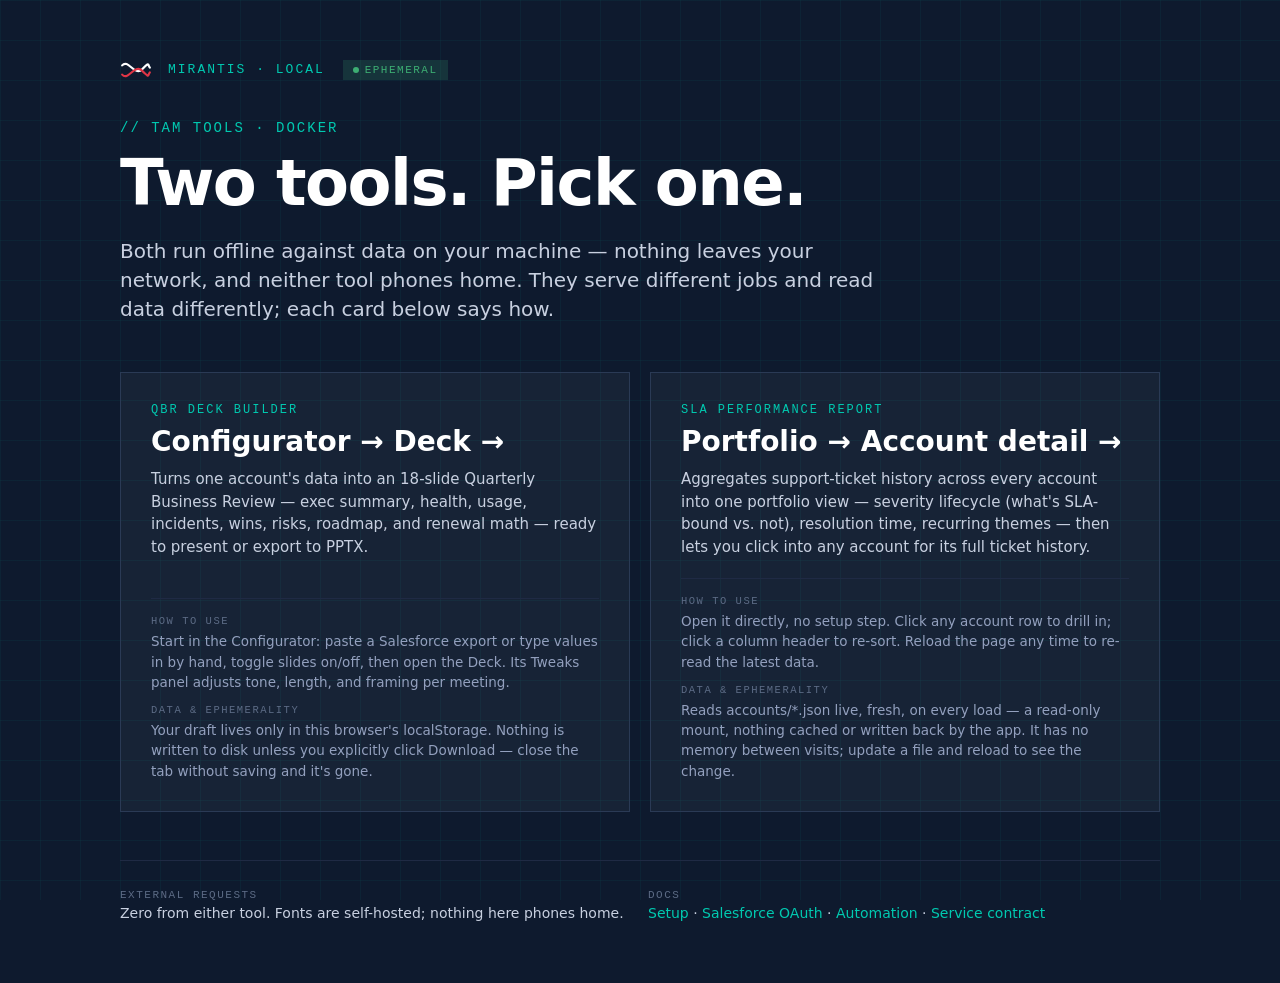
==== index.html @ 723ea347 "Rename SLA report to a clean URL and add a two-tool landing page. "SLA Performance Report.html" → pe" ====
<!doctype html>
<html lang="en">
<head>
  <meta charset="utf-8"/>
  <meta name="viewport" content="width=device-width, initial-scale=1"/>
  <title>Mirantis QBR Tools</title>
  <link rel="stylesheet" href="./assets/fonts.css">
  <style>
    * { box-sizing: border-box; }
    body {
      margin: 0;
      min-height: 100vh;
      font-family: 'Lato', -apple-system, system-ui, sans-serif;
      background: #0E1A2E;
      color: white;
      display: grid;
      place-items: center;
      padding: 60px 20px;
    }
    .frame {
      width: 100%;
      max-width: 1040px;
    }
    .grid {
      position: absolute;
      inset: 0;
      background-image:
        linear-gradient(rgba(0,201,176,0.05) 1px, transparent 1px),
        linear-gradient(90deg, rgba(0,201,176,0.05) 1px, transparent 1px);
      background-size: 40px 40px;
      pointer-events: none;
      z-index: 0;
    }
    .content { position: relative; z-index: 1; }
    .top {
      display: flex;
      align-items: center;
      gap: 16px;
      margin-bottom: 40px;
      font-family: 'JetBrains Mono', ui-monospace, monospace;
      font-size: 13px;
      color: #00C9B0;
      letter-spacing: 2px;
    }
    .top svg { flex-shrink: 0; }
    h1 {
      font-family: 'Overpass', system-ui, sans-serif;
      font-weight: 800;
      font-size: 64px;
      line-height: 1.05;
      letter-spacing: -1.5px;
      margin: 0 0 20px;
    }
    .tag {
      font-family: 'JetBrains Mono', ui-monospace, monospace;
      font-size: 14px;
      color: #00C9B0;
      letter-spacing: 2px;
      margin-bottom: 14px;
    }
    .lede {
      font-size: 20px;
      line-height: 1.45;
      color: #C8D0E0;
      max-width: 760px;
      margin-bottom: 48px;
    }
    .cards {
      display: grid;
      grid-template-columns: 1fr 1fr;
      gap: 20px;
      margin-bottom: 48px;
      align-items: stretch;
    }
    @media (max-width: 760px) { .cards { grid-template-columns: 1fr; } }
    .card {
      display: flex;
      flex-direction: column;
      background: rgba(255,255,255,0.04);
      border: 1px solid #2A3A55;
      padding: 30px;
      text-decoration: none;
      color: white;
      transition: background 0.15s, border-color 0.15s;
    }
    .card:hover {
      background: rgba(0,201,176,0.08);
      border-color: #00C9B0;
    }
    .card .step {
      font-family: 'JetBrains Mono', ui-monospace, monospace;
      font-size: 12px;
      color: #00C9B0;
      letter-spacing: 2px;
      margin-bottom: 8px;
    }
    .card .name {
      font-family: 'Overpass', system-ui, sans-serif;
      font-weight: 700;
      font-size: 28px;
      margin-bottom: 10px;
    }
    .card .desc {
      font-size: 15px;
      color: #C8D0E0;
      line-height: 1.5;
      margin-bottom: 20px;
    }
    .card .sub {
      margin-top: auto;
      padding-top: 16px;
      border-top: 1px solid #1F2A44;
    }
    .card .sub + .sub { margin-top: 0; padding-top: 12px; border-top: none; }
    .card .sub-label {
      font-family: 'JetBrains Mono', ui-monospace, monospace;
      font-size: 10.5px;
      color: #5C6B85;
      letter-spacing: 1.5px;
      margin-bottom: 4px;
    }
    .card .sub-value {
      font-size: 13.5px;
      color: #93A0BE;
      line-height: 1.5;
    }
    .meta {
      display: grid;
      grid-template-columns: 1fr 1fr;
      gap: 16px;
      padding-top: 28px;
      border-top: 1px solid #1F2A44;
    }
    .meta-item .label {
      font-family: 'JetBrains Mono', ui-monospace, monospace;
      font-size: 11px;
      color: #5C6B85;
      letter-spacing: 1.5px;
      margin-bottom: 4px;
    }
    .meta-item .value {
      font-size: 14px;
      color: #C8D0E0;
    }
    .meta-item a {
      color: #00C9B0;
      text-decoration: none;
    }
    .meta-item a:hover { text-decoration: underline; }
    .badge {
      display: inline-flex;
      align-items: center;
      gap: 6px;
      padding: 4px 10px;
      background: rgba(61,174,115,0.18);
      color: #3DAE73;
      font-family: 'JetBrains Mono', ui-monospace, monospace;
      font-size: 11px;
      letter-spacing: 1.5px;
      margin-left: 8px;
    }
    .badge::before {
      content: '';
      width: 6px;
      height: 6px;
      border-radius: 50%;
      background: #3DAE73;
    }
  </style>
</head>
<body>
  <div class="grid"></div>
  <div class="frame content">
    <div class="top">
      <svg width="32" height="20" viewBox="0 0 200 130" fill="none">
        <path d="M10 35 C 50 -10, 90 110, 140 60 S 175 30, 190 50" stroke="white" stroke-width="14" stroke-linecap="round" fill="none"/>
        <path d="M10 95 C 50 140, 90 20, 140 70 S 175 100, 190 80" stroke="#E03546" stroke-width="14" stroke-linecap="round" fill="none"/>
      </svg>
      <div>MIRANTIS · LOCAL <span class="badge">EPHEMERAL</span></div>
    </div>

    <div class="tag">// TAM TOOLS · DOCKER</div>
    <h1>Two tools. Pick one.</h1>
    <p class="lede">Both run offline against data on your machine — nothing leaves your network, and neither tool phones home. They serve different jobs and read data differently; each card below says how.</p>

    <div class="cards">
      <a class="card" href="./QBR%20Configurator.dc.html">
        <div class="step">QBR DECK BUILDER</div>
        <div class="name">Configurator → Deck →</div>
        <div class="desc">Turns one account's data into an 18-slide Quarterly Business Review — exec summary, health, usage, incidents, wins, risks, roadmap, and renewal math — ready to present or export to PPTX.</div>
        <div class="sub">
          <div class="sub-label">HOW TO USE</div>
          <div class="sub-value">Start in the Configurator: paste a Salesforce export or type values in by hand, toggle slides on/off, then open the Deck. Its Tweaks panel adjusts tone, length, and framing per meeting.</div>
        </div>
        <div class="sub">
          <div class="sub-label">DATA &amp; EPHEMERALITY</div>
          <div class="sub-value">Your draft lives only in this browser's localStorage. Nothing is written to disk unless you explicitly click Download — close the tab without saving and it's gone.</div>
        </div>
      </a>
      <a class="card" href="./perf-report.html">
        <div class="step">SLA PERFORMANCE REPORT</div>
        <div class="name">Portfolio → Account detail →</div>
        <div class="desc">Aggregates support-ticket history across every account into one portfolio view — severity lifecycle (what's SLA-bound vs. not), resolution time, recurring themes — then lets you click into any account for its full ticket history.</div>
        <div class="sub">
          <div class="sub-label">HOW TO USE</div>
          <div class="sub-value">Open it directly, no setup step. Click any account row to drill in; click a column header to re-sort. Reload the page any time to re-read the latest data.</div>
        </div>
        <div class="sub">
          <div class="sub-label">DATA &amp; EPHEMERALITY</div>
          <div class="sub-value">Reads accounts/*.json live, fresh, on every load — a read-only mount, nothing cached or written back by the app. It has no memory between visits; update a file and reload to see the change.</div>
        </div>
      </a>
    </div>

    <div class="meta">
      <div class="meta-item">
        <div class="label">EXTERNAL REQUESTS</div>
        <div class="value">Zero from either tool. Fonts are self-hosted; nothing here phones home.</div>
      </div>
      <div class="meta-item">
        <div class="label">DOCS</div>
        <div class="value">
          <a href="docs.html?doc=LOCAL-SETUP">Setup</a> ·
          <a href="docs.html?doc=SALESFORCE-OAUTH-SETUP">Salesforce OAuth</a> ·
          <a href="docs.html?doc=AUTOMATION">Automation</a> ·
          <a href="docs.html?doc=SERVICE-CONTRACT">Service contract</a>
        </div>
      </div>
    </div>
  </div>
</body>
</html>
---- assets/fonts.css ----
/* Mirantis QBR Template — local font definitions
 * --------------------------------------------------------
 * Self-hosted Overpass, Lato, and JetBrains Mono. The HTML
 * declares these as the first family in each font stack; if
 * the woff2 files are not present (e.g. running outside the
 * Docker container), the browser silently falls back to the
 * system font in the same stack. Either way, zero external
 * network requests.
 *
 * To populate the woff2 files locally, run:
 *   bash scripts/fetch-fonts.sh
 * (the Dockerfile runs this automatically during build.)
 */

/* ---- Overpass — headings, KPI numbers ---- */
@font-face {
  font-family: 'Overpass';
  font-style: normal;
  font-weight: 300;
  font-display: swap;
  src: url('./fonts/overpass-300.woff2') format('woff2');
}
@font-face {
  font-family: 'Overpass';
  font-style: normal;
  font-weight: 400;
  font-display: swap;
  src: url('./fonts/overpass-400.woff2') format('woff2');
}
@font-face {
  font-family: 'Overpass';
  font-style: normal;
  font-weight: 600;
  font-display: swap;
  src: url('./fonts/overpass-600.woff2') format('woff2');
}
@font-face {
  font-family: 'Overpass';
  font-style: normal;
  font-weight: 700;
  font-display: swap;
  src: url('./fonts/overpass-700.woff2') format('woff2');
}
@font-face {
  font-family: 'Overpass';
  font-style: normal;
  font-weight: 800;
  font-display: swap;
  src: url('./fonts/overpass-800.woff2') format('woff2');
}
@font-face {
  font-family: 'Overpass';
  font-style: normal;
  font-weight: 900;
  font-display: swap;
  src: url('./fonts/overpass-900.woff2') format('woff2');
}

/* ---- Lato — body copy ---- */
@font-face {
  font-family: 'Lato';
  font-style: normal;
  font-weight: 300;
  font-display: swap;
  src: url('./fonts/lato-300.woff2') format('woff2');
}
@font-face {
  font-family: 'Lato';
  font-style: normal;
  font-weight: 400;
  font-display: swap;
  src: url('./fonts/lato-400.woff2') format('woff2');
}
@font-face {
  font-family: 'Lato';
  font-style: normal;
  font-weight: 700;
  font-display: swap;
  src: url('./fonts/lato-700.woff2') format('woff2');
}
@font-face {
  font-family: 'Lato';
  font-style: normal;
  font-weight: 900;
  font-display: swap;
  src: url('./fonts/lato-900.woff2') format('woff2');
}

/* ---- JetBrains Mono — code, KPI footers, monospace UI ---- */
@font-face {
  font-family: 'JetBrains Mono';
  font-style: normal;
  font-weight: 400;
  font-display: swap;
  src: url('./fonts/jetbrains-mono-400.woff2') format('woff2');
}
@font-face {
  font-family: 'JetBrains Mono';
  font-style: normal;
  font-weight: 500;
  font-display: swap;
  src: url('./fonts/jetbrains-mono-500.woff2') format('woff2');
}
@font-face {
  font-family: 'JetBrains Mono';
  font-style: normal;
  font-weight: 700;
  font-display: swap;
  src: url('./fonts/jetbrains-mono-700.woff2') format('woff2');
}
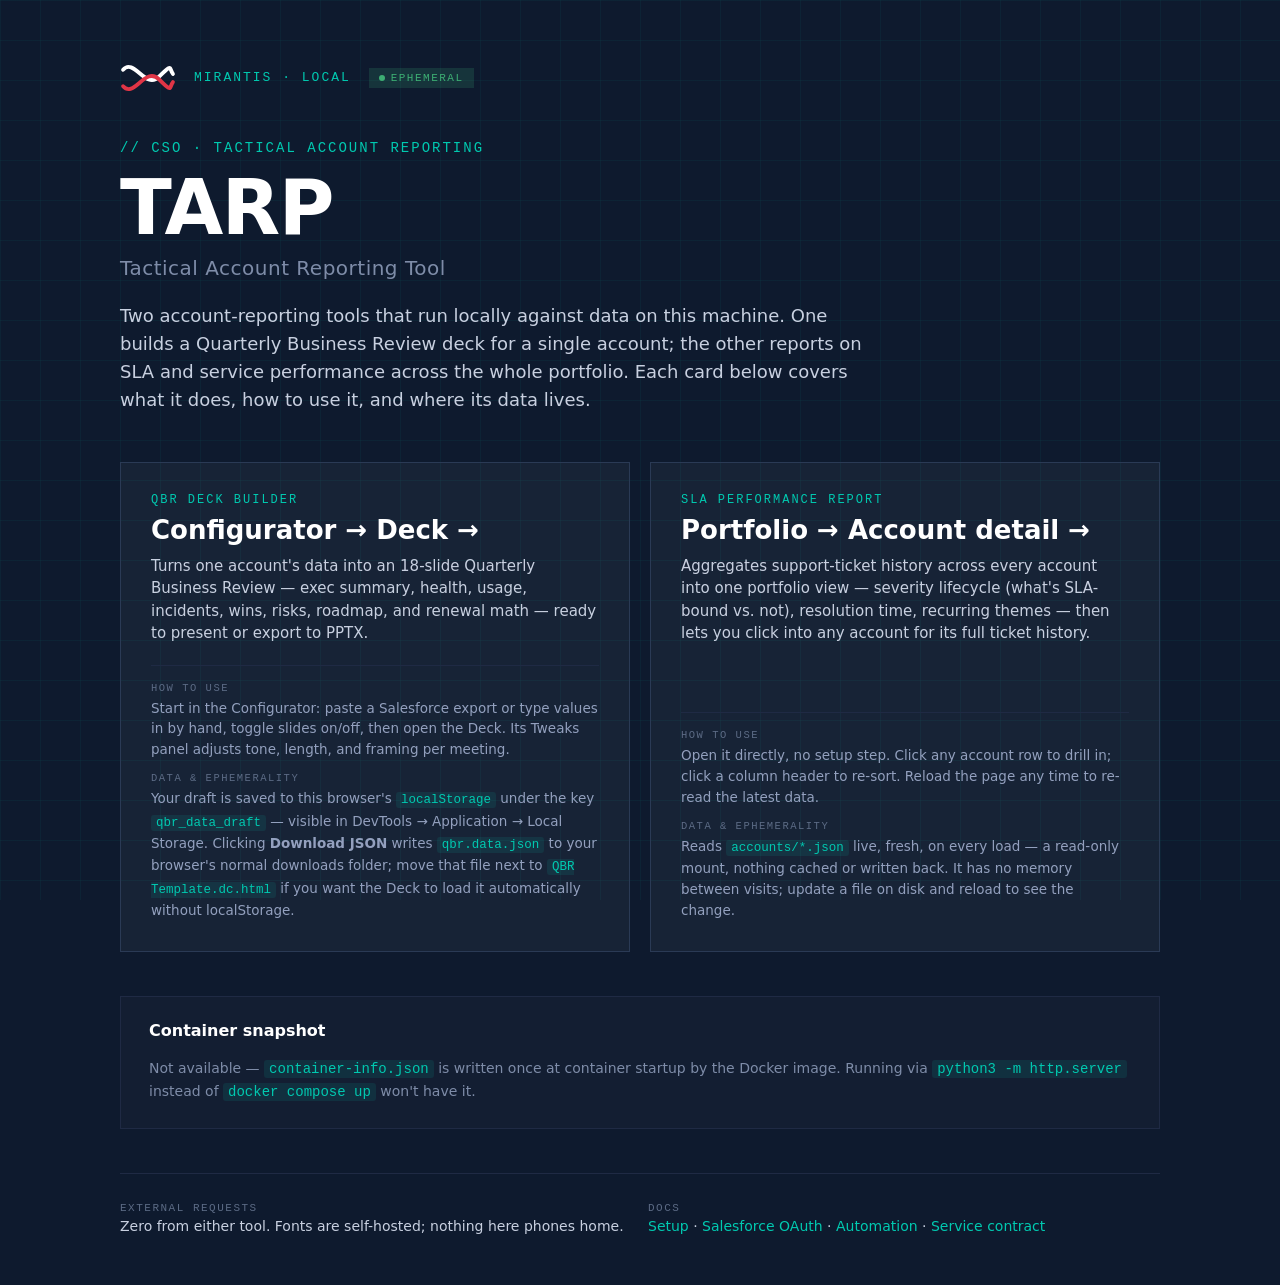
==== commit 243938fd: "Rebrand landing page as TARP, add a real container resource snapshot. Landing page: - Renamed from g" ====
--- a/index.html
+++ b/index.html
@@ -3,7 +3,7 @@
 <head>
   <meta charset="utf-8"/>
   <meta name="viewport" content="width=device-width, initial-scale=1"/>
-  <title>Mirantis QBR Tools</title>
+  <title>TARP — Tactical Account Reporting</title>
   <link rel="stylesheet" href="./assets/fonts.css">
   <style>
     * { box-sizing: border-box; }
@@ -35,8 +35,8 @@
     .top {
       display: flex;
       align-items: center;
-      gap: 16px;
-      margin-bottom: 40px;
+      gap: 18px;
+      margin-bottom: 44px;
       font-family: 'JetBrains Mono', ui-monospace, monospace;
       font-size: 13px;
       color: #00C9B0;
@@ -46,10 +46,18 @@
     h1 {
       font-family: 'Overpass', system-ui, sans-serif;
       font-weight: 800;
-      font-size: 64px;
-      line-height: 1.05;
+      font-size: 76px;
+      line-height: 1;
       letter-spacing: -1.5px;
-      margin: 0 0 20px;
+      margin: 0;
+    }
+    .subtitle {
+      font-family: 'Overpass', system-ui, sans-serif;
+      font-weight: 500;
+      font-size: 20px;
+      color: #7E8CA8;
+      letter-spacing: 0.5px;
+      margin: 10px 0 22px;
     }
     .tag {
       font-family: 'JetBrains Mono', ui-monospace, monospace;
@@ -59,17 +67,24 @@
       margin-bottom: 14px;
     }
     .lede {
-      font-size: 20px;
-      line-height: 1.45;
+      font-size: 18px;
+      line-height: 1.55;
       color: #C8D0E0;
       max-width: 760px;
       margin-bottom: 48px;
+    }
+    .section-label {
+      font-family: 'JetBrains Mono', ui-monospace, monospace;
+      font-size: 12px;
+      letter-spacing: 2px;
+      color: #5C6B85;
+      margin-bottom: 14px;
     }
     .cards {
       display: grid;
       grid-template-columns: 1fr 1fr;
       gap: 20px;
-      margin-bottom: 48px;
+      margin-bottom: 44px;
       align-items: stretch;
     }
     @media (max-width: 760px) { .cards { grid-template-columns: 1fr; } }
@@ -97,7 +112,7 @@
     .card .name {
       font-family: 'Overpass', system-ui, sans-serif;
       font-weight: 700;
-      font-size: 28px;
+      font-size: 26px;
       margin-bottom: 10px;
     }
     .card .desc {
@@ -122,8 +137,57 @@
     .card .sub-value {
       font-size: 13.5px;
       color: #93A0BE;
-      line-height: 1.5;
-    }
+      line-height: 1.55;
+    }
+    .card .sub-value code {
+      font-family: 'JetBrains Mono', ui-monospace, monospace;
+      font-size: 12.5px;
+      background: rgba(0,201,176,0.1);
+      color: #00C9B0;
+      padding: 1px 5px;
+      border-radius: 3px;
+    }
+
+    .snapshot {
+      border: 1px solid #1F2A44;
+      background: rgba(255,255,255,0.02);
+      padding: 24px 28px;
+      margin-bottom: 44px;
+    }
+    .snapshot-head {
+      display: flex; justify-content: space-between; align-items: baseline;
+      margin-bottom: 18px; flex-wrap: wrap; gap: 8px;
+    }
+    .snapshot-title {
+      font-family: 'Overpass', system-ui, sans-serif;
+      font-weight: 700; font-size: 16px; color: white;
+    }
+    .snapshot-note {
+      font-size: 12.5px; color: #5C6B85; font-family: 'JetBrains Mono', ui-monospace, monospace;
+    }
+    .snapshot-grid {
+      display: grid;
+      grid-template-columns: repeat(auto-fit, minmax(130px, 1fr));
+      gap: 20px;
+    }
+    .snapshot-item .label {
+      font-family: 'JetBrains Mono', ui-monospace, monospace;
+      font-size: 10.5px; color: #5C6B85; letter-spacing: 1.5px; margin-bottom: 4px;
+    }
+    .snapshot-item .value {
+      font-family: 'Overpass', system-ui, sans-serif;
+      font-weight: 700; font-size: 20px; color: white;
+      font-variant-numeric: tabular-nums;
+    }
+    .snapshot-item .value.small { font-size: 14px; font-weight: 500; color: #C8D0E0; }
+    .snapshot-empty {
+      font-size: 14px; color: #7E8CA8; line-height: 1.55;
+    }
+    .snapshot-empty code {
+      font-family: 'JetBrains Mono', ui-monospace, monospace;
+      background: rgba(0,201,176,0.1); color: #00C9B0; padding: 1px 5px; border-radius: 3px;
+    }
+
     .meta {
       display: grid;
       grid-template-columns: 1fr 1fr;
@@ -172,16 +236,17 @@
   <div class="grid"></div>
   <div class="frame content">
     <div class="top">
-      <svg width="32" height="20" viewBox="0 0 200 130" fill="none">
+      <svg width="56" height="36" viewBox="0 0 200 130" fill="none">
         <path d="M10 35 C 50 -10, 90 110, 140 60 S 175 30, 190 50" stroke="white" stroke-width="14" stroke-linecap="round" fill="none"/>
         <path d="M10 95 C 50 140, 90 20, 140 70 S 175 100, 190 80" stroke="#E03546" stroke-width="14" stroke-linecap="round" fill="none"/>
       </svg>
       <div>MIRANTIS · LOCAL <span class="badge">EPHEMERAL</span></div>
     </div>
 
-    <div class="tag">// TAM TOOLS · DOCKER</div>
-    <h1>Two tools. Pick one.</h1>
-    <p class="lede">Both run offline against data on your machine — nothing leaves your network, and neither tool phones home. They serve different jobs and read data differently; each card below says how.</p>
+    <div class="tag">// CSO · TACTICAL ACCOUNT REPORTING</div>
+    <h1>TARP</h1>
+    <div class="subtitle">Tactical Account Reporting Tool</div>
+    <p class="lede">Two account-reporting tools that run locally against data on this machine. One builds a Quarterly Business Review deck for a single account; the other reports on SLA and service performance across the whole portfolio. Each card below covers what it does, how to use it, and where its data lives.</p>
 
     <div class="cards">
       <a class="card" href="./QBR%20Configurator.dc.html">
@@ -194,7 +259,7 @@
         </div>
         <div class="sub">
           <div class="sub-label">DATA &amp; EPHEMERALITY</div>
-          <div class="sub-value">Your draft lives only in this browser's localStorage. Nothing is written to disk unless you explicitly click Download — close the tab without saving and it's gone.</div>
+          <div class="sub-value">Your draft is saved to this browser's <code>localStorage</code> under the key <code>qbr_data_draft</code> — visible in DevTools → Application → Local Storage. Clicking <strong>Download JSON</strong> writes <code>qbr.data.json</code> to your browser's normal downloads folder; move that file next to <code>QBR Template.dc.html</code> if you want the Deck to load it automatically without localStorage.</div>
         </div>
       </a>
       <a class="card" href="./perf-report.html">
@@ -207,9 +272,17 @@
         </div>
         <div class="sub">
           <div class="sub-label">DATA &amp; EPHEMERALITY</div>
-          <div class="sub-value">Reads accounts/*.json live, fresh, on every load — a read-only mount, nothing cached or written back by the app. It has no memory between visits; update a file and reload to see the change.</div>
+          <div class="sub-value">Reads <code>accounts/*.json</code> live, fresh, on every load — a read-only mount, nothing cached or written back. It has no memory between visits; update a file on disk and reload to see the change.</div>
         </div>
       </a>
+    </div>
+
+    <div class="snapshot" id="snapshot">
+      <div class="snapshot-head">
+        <div class="snapshot-title">Container snapshot</div>
+        <div class="snapshot-note">loading…</div>
+      </div>
+      <div class="snapshot-grid" id="snapshot-grid"></div>
     </div>
 
     <div class="meta">
@@ -228,5 +301,35 @@
       </div>
     </div>
   </div>
+
+  <script>
+    (async () => {
+      const noteEl = document.querySelector('.snapshot-note');
+      const gridEl = document.getElementById('snapshot-grid');
+      try {
+        const r = await fetch('container-info.json', { cache: 'no-cache' });
+        if (!r.ok) throw new Error('not found');
+        const d = await r.json();
+        const created = new Date(d.createdAt);
+        const ageMin = Math.max(0, Math.round((Date.now() - created.getTime()) / 60000));
+        noteEl.textContent = 'captured at container startup';
+        const items = [
+          ['CREATED', created.toLocaleString('en-US', { month: 'short', day: 'numeric', hour: 'numeric', minute: '2-digit' }), true],
+          ['UP FOR', ageMin < 60 ? ageMin + 'm' : Math.round(ageMin / 60) + 'h', false],
+          ['CONTAINER ID', d.containerId, true],
+          ['OS / NGINX', (d.os || '—') + ' · nginx ' + (d.nginxVersion || '—'), true],
+          ['CPU', d.cpuQuotaCores != null ? d.cpuQuotaCores + ' cores (limited)' : (d.cpuCount != null ? d.cpuCount + ' cores (host, unlimited)' : '—'), false],
+          ['MEMORY', (d.memoryUsageMb != null ? d.memoryUsageMb + ' MB used' : '—') + (d.memoryLimitMb != null ? ' / ' + d.memoryLimitMb + ' MB limit' : ' · no limit set'), false],
+          ['SERVED CONTENT', d.contentSize || '—', false],
+        ];
+        gridEl.innerHTML = items.map(([label, value, small]) =>
+          '<div class="snapshot-item"><div class="label">' + label + '</div><div class="value' + (small ? ' small' : '') + '">' + value + '</div></div>'
+        ).join('');
+      } catch (e) {
+        noteEl.textContent = '';
+        gridEl.innerHTML = '<div class="snapshot-empty">Not available — <code>container-info.json</code> is written once at container startup by the Docker image. Running via <code>python3 -m http.server</code> instead of <code>docker compose up</code> won\'t have it.</div>';
+      }
+    })();
+  </script>
 </body>
 </html>
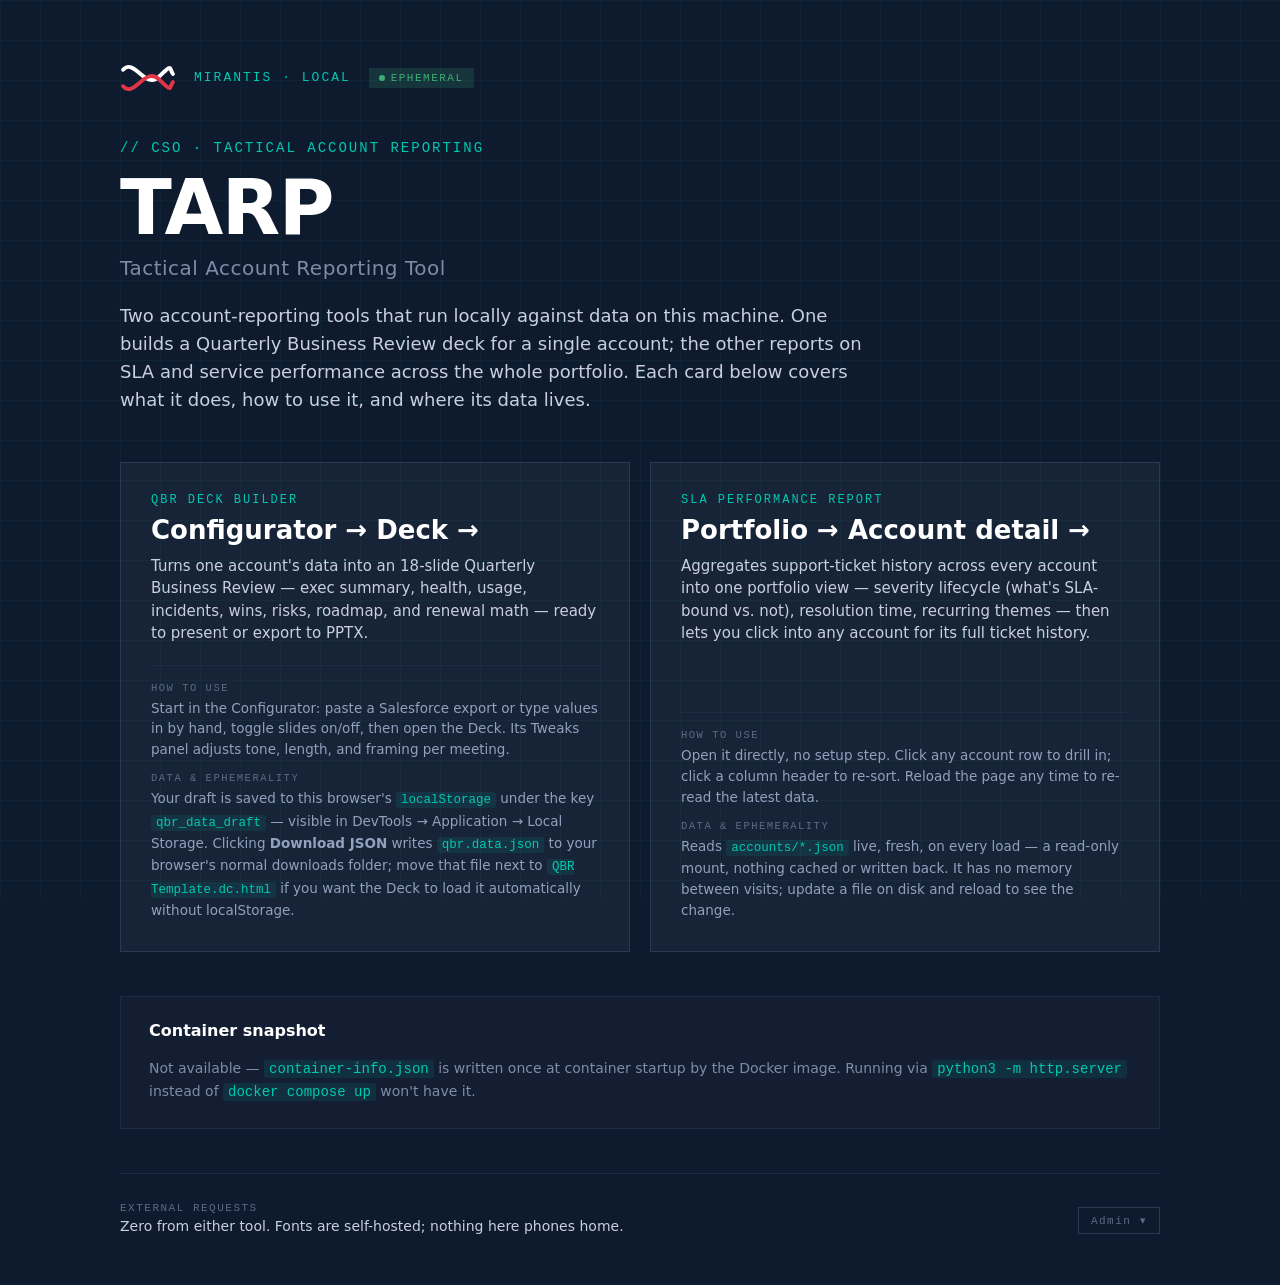
==== commit dc754ba7: "Move setup/reference docs behind an Admin toggle on the landing page. Account leads and SDMs running" ====
--- a/index.html
+++ b/index.html
@@ -211,6 +211,26 @@
       text-decoration: none;
     }
     .meta-item a:hover { text-decoration: underline; }
+    .admin-cell { display: flex; align-items: flex-end; justify-content: flex-end; }
+    .admin-toggle {
+      font-family: 'JetBrains Mono', ui-monospace, monospace;
+      font-size: 11px; letter-spacing: 1.5px; color: #5C6B85;
+      background: none; border: 1px solid #2A3A55; padding: 6px 12px;
+      cursor: pointer; transition: color 0.15s, border-color 0.15s;
+    }
+    .admin-toggle:hover, .admin-toggle[aria-expanded="true"] { color: #00C9B0; border-color: #00C9B0; }
+    .admin-toggle .chev { display: inline-block; transition: transform 0.15s; }
+    .admin-toggle[aria-expanded="true"] .chev { transform: rotate(180deg); }
+    .admin-panel {
+      margin-top: 16px; padding-top: 16px; border-top: 1px solid #1F2A44;
+    }
+    .admin-panel .label {
+      font-family: 'JetBrains Mono', ui-monospace, monospace;
+      font-size: 11px; color: #5C6B85; letter-spacing: 1.5px; margin-bottom: 4px;
+    }
+    .admin-panel .value { font-size: 14px; color: #C8D0E0; }
+    .admin-panel .value a { color: #00C9B0; text-decoration: none; }
+    .admin-panel .value a:hover { text-decoration: underline; }
     .badge {
       display: inline-flex;
       align-items: center;
@@ -290,14 +310,17 @@
         <div class="label">EXTERNAL REQUESTS</div>
         <div class="value">Zero from either tool. Fonts are self-hosted; nothing here phones home.</div>
       </div>
-      <div class="meta-item">
-        <div class="label">DOCS</div>
-        <div class="value">
-          <a href="docs.html?doc=LOCAL-SETUP">Setup</a> ·
-          <a href="docs.html?doc=SALESFORCE-OAUTH-SETUP">Salesforce OAuth</a> ·
-          <a href="docs.html?doc=AUTOMATION">Automation</a> ·
-          <a href="docs.html?doc=SERVICE-CONTRACT">Service contract</a>
-        </div>
+      <div class="meta-item admin-cell">
+        <button class="admin-toggle" id="adminToggle" aria-expanded="false" aria-controls="adminPanel">Admin <span class="chev">▾</span></button>
+      </div>
+    </div>
+    <div class="admin-panel" id="adminPanel" hidden>
+      <div class="label">SETUP &amp; REFERENCE DOCS</div>
+      <div class="value">
+        <a href="docs.html?doc=LOCAL-SETUP">Setup</a> ·
+        <a href="docs.html?doc=SALESFORCE-OAUTH-SETUP">Salesforce OAuth</a> ·
+        <a href="docs.html?doc=AUTOMATION">Automation</a> ·
+        <a href="docs.html?doc=SERVICE-CONTRACT">Service contract</a>
       </div>
     </div>
   </div>
@@ -330,6 +353,14 @@
         gridEl.innerHTML = '<div class="snapshot-empty">Not available — <code>container-info.json</code> is written once at container startup by the Docker image. Running via <code>python3 -m http.server</code> instead of <code>docker compose up</code> won\'t have it.</div>';
       }
     })();
+
+    const adminToggle = document.getElementById('adminToggle');
+    const adminPanel = document.getElementById('adminPanel');
+    adminToggle.addEventListener('click', () => {
+      const open = adminPanel.hidden;
+      adminPanel.hidden = !open;
+      adminToggle.setAttribute('aria-expanded', String(open));
+    });
   </script>
 </body>
 </html>
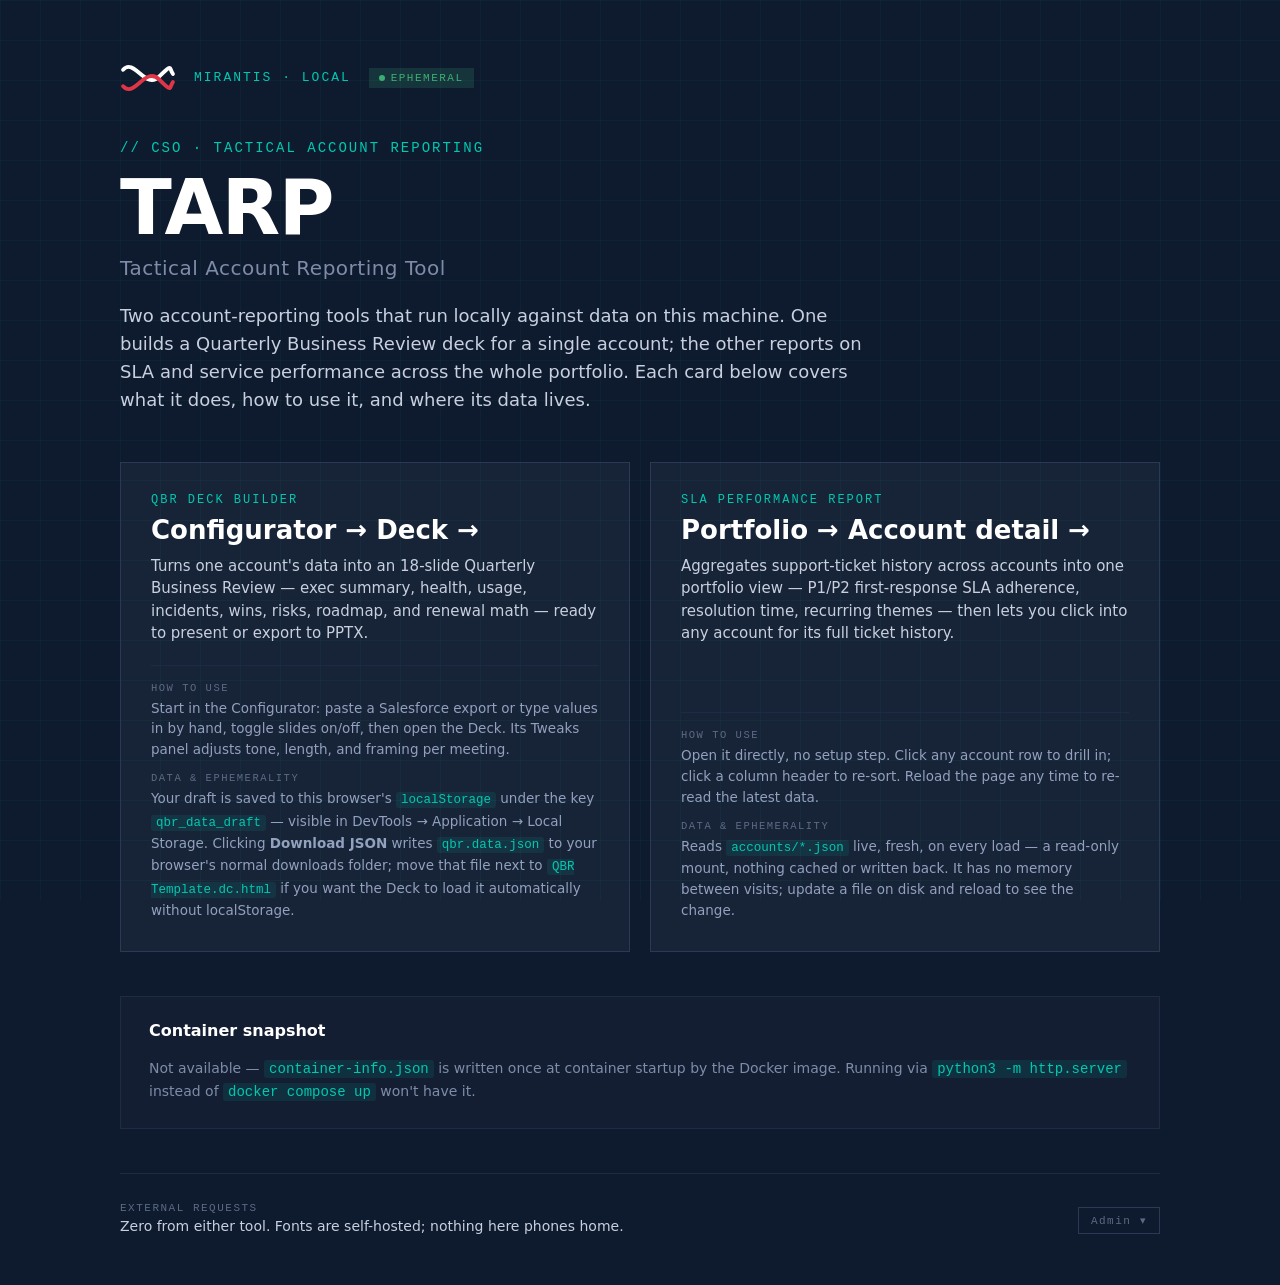
==== commit c9808ed9: "Share the accounts folder between nginx and sf-sync A pull now appears in the SLA report with no cop" ====
--- a/index.html
+++ b/index.html
@@ -285,7 +285,7 @@
       <a class="card" href="./perf-report.html">
         <div class="step">SLA PERFORMANCE REPORT</div>
         <div class="name">Portfolio → Account detail →</div>
-        <div class="desc">Aggregates support-ticket history across every account into one portfolio view — severity lifecycle (what's SLA-bound vs. not), resolution time, recurring themes — then lets you click into any account for its full ticket history.</div>
+        <div class="desc">Aggregates support-ticket history across accounts into one portfolio view — P1/P2 first-response SLA adherence, resolution time, recurring themes — then lets you click into any account for its full ticket history.</div>
         <div class="sub">
           <div class="sub-label">HOW TO USE</div>
           <div class="sub-value">Open it directly, no setup step. Click any account row to drill in; click a column header to re-sort. Reload the page any time to re-read the latest data.</div>
